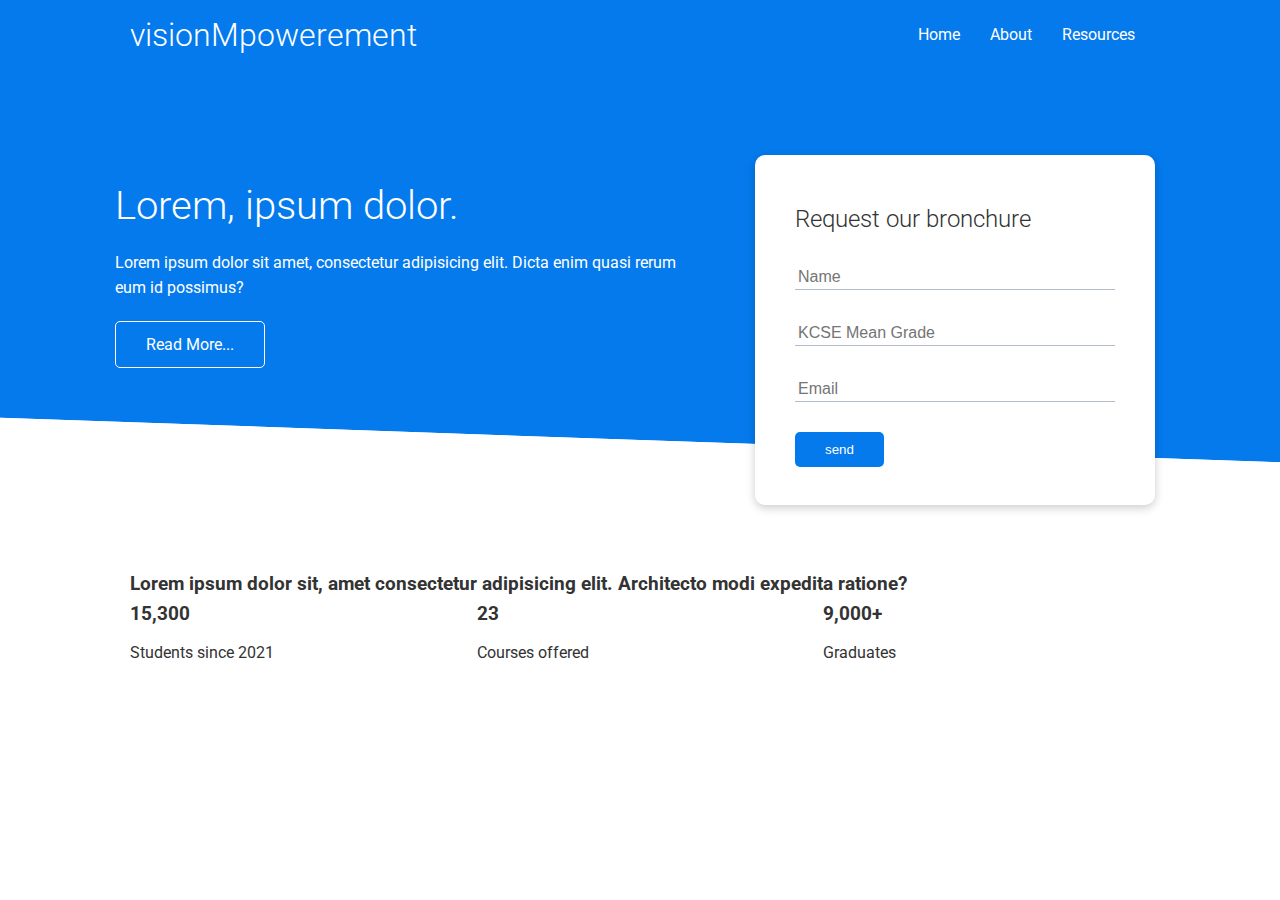
==== index.html @ 40bccc73 "utilities.css created and updated" ====
<!DOCTYPE html>
<html lang="en">
<head>
    <meta charset="UTF-8">
    <meta http-equiv="X-UA-Compatible" content="IE=edge">
    <meta name="viewport" content="width=device-width, initial-scale=1.0">
    <link rel="stylesheet" href="https://cdnjs.cloudflare.com/ajax/libs/font-awesome/6.1.1/css/all.min.css" integrity="sha512-KfkfwYDsLkIlwQp6LFnl8zNdLGxu9YAA1QvwINks4PhcElQSvqcyVLLD9aMhXd13uQjoXtEKNosOWaZqXgel0g==" crossorigin="anonymous" referrerpolicy="no-referrer" />
    <link rel="stylesheet" href="utilities.css">
    <link rel="stylesheet" href="styles.css">
    <title>visionMpowerement</title>
</head>
<body>
    <!-- Nav Bar -->
    <div class="navbar">
        <div class="container flex">
            <h1 class="logo">visionMpowerement</h1>
            <nav>
                <ul>
                    <li><a href="index.html">Home</a></li>
                    <li><a href="about.html">About</a></li>
                    <li><a href="resources.html">Resources</a></li>
                </ul>
            </nav>
        </div>
    </div>

    <!-- Showcase -->
    <section class="showcase">
        <div class="container grid">
            <div class="showcase-text">
                <h1>Lorem, ipsum dolor.</h1>
                <p>Lorem ipsum dolor sit amet, consectetur adipisicing elit. Dicta enim quasi rerum eum id possimus?</p>
                <a href="features.html" class="btn btn-outline">Read More...</a>
            </div>

            <div class="showcase-form card">
                <h2>Request our bronchure</h2>
                <form>
                    <div class="form-control">
                        <input type="text" text="name" placeholder="Name" required>
                    </div>
                    <div class="form-control">
                        <input type="text" text="grade" placeholder="KCSE Mean Grade" required>
                    </div>
                    <div class="form-control">
                        <input type="email" text="email" placeholder="Email" required>
                    </div>
                    <input type="submit" value="send" class="btn btn-primary">
                </form>
            </div>
        </div>
    </section>
    
    <!-- Stats -->
    <section class="stats">
        <div class="container">
            <h3 class="stats-heading text-center my-1">
                Lorem ipsum dolor sit, amet consectetur adipisicing elit. Architecto modi expedita ratione?
            </h3>

            <div class="grid grid-3 text-center my-4">
                <div>
                    <i class="fas fa-school fa-3x"></i>
                    <h3>15,300</h3>
                    <p class="text-secondary">Students since 2021</p>
                </div>
                <div>
                    <i class="fas fa-server fa-3x"></i>
                    <h3>23</h3>
                    <p class="text-secondary">Courses offered</p>
                </div>
                <div>
                    <i class="fas fa-graduation-cap fa-3x"></i>
                    <h3>9,000+</h3>
                    <p class="text-secondary">Graduates</p>
                </div>
            </div>
        </div>
    </section>
</body>
</html>
---- utilities.css ----
.container {
    max-width: 1100px;
    margin: 0 auto;
    overflow: auto;
    padding: 0 40px;
}

.card {
    background-color: #fff;
    color: #333;
    border-radius: 10px;
    box-shadow: 0 3px 10px rgba(0, 0, 0, 0.2);
    padding: 20px;
    margin: 10px;
}

.btn {
    display: inline-block;
    padding: 10px 30px;
    cursor: pointer;
    background: var(--primary-color);
    color: #fff;
    border: none;
    border-radius: 5px;
}

.btn-outline {
    background-color: transparent;
    border: 1px #fff solid;
}

.btn:hover {
    transform: scale(.98);
}

.flex {
    display: flex;
    justify-content: center;
    align-items: center;
    height: 100%;
}

.grid {
    display: grid;
    grid-template-columns: 1fr 1fr;
    gap: 20px;
    justify-content: center;
    align-items: center;
    height: 100%;
}

.grid-3 {
    grid-template-columns: repeat(3, 1fr);
}
---- styles.css ----
@import url('https://fonts.googleapis.com/css2?family=Roboto&display=swap');

:root {
    --primary-color: #047aed;
}

* {
    box-sizing: border-box;
    padding: 0;
    margin: 0;
}

body {
    font-family: 'Roboto', 'sans-serif';
    color: #333;
    line-height: 1.6;
}

ul {
    list-style-type: none;
}

li {
    list-style-type: none;
    color: #333;
}

h1, h2 {
    font-weight: 300;
    line-height: 1.2;
    margin: 10px 0;
}

p {
    margin: 10px 0;
}

a {
    text-decoration: none;
}

img {
    width: 100%;
}

/* NavBar */
.navbar {
    background-color: var(--primary-color);
    color: #fff;
    height: 70px;
}

.navbar ul {
    display: flex;
}

.navbar a {
    color: #fff;
    padding: 10px;
    margin: 0 5px;
}

.navbar a:hover {
  border-bottom: 2px solid #fff;
}

.navbar .flex {
    justify-content: space-between;
}

/* Showcase */
.showcase {
    height: 400px;
    background-color: var(--primary-color);
    color: #fff;
    position: relative;
}

.showcase h1 {
    font-size: 40px;
}

.showcase p {
    margin: 20px 0;
}

.showcase .grid {
    grid-template-columns: 55% 45%;
    gap: 30px;
    overflow: visible;
}

.showcase-form {
    position: relative;
    top: 60px;
    height: 350px;
    width: 400px;
    padding: 40px;
    z-index: 100;
    justify-self: flex-end;
}

.showcase-form .form-control {
    margin: 30px 0;
}

.showcase-form input[type='text'],
.showcase-form input[type='email'] {
    border: 0;
    border-bottom: 1px solid #b4becb;
    width: 100%;
    padding: 3px;
    font-size: 16px;
}

.showcase-form input:focus {
    outline: none;
}

.showcase::before,
.showcase::after {
    content: '';
    position: absolute;
    height: 100px;
    bottom: -70px;
    right: 0;
    left: 0;
    background-color: #fff;
    transform: skewY(2deg);
}

/* Stats */
.stats {
    padding-top: 100px;
}
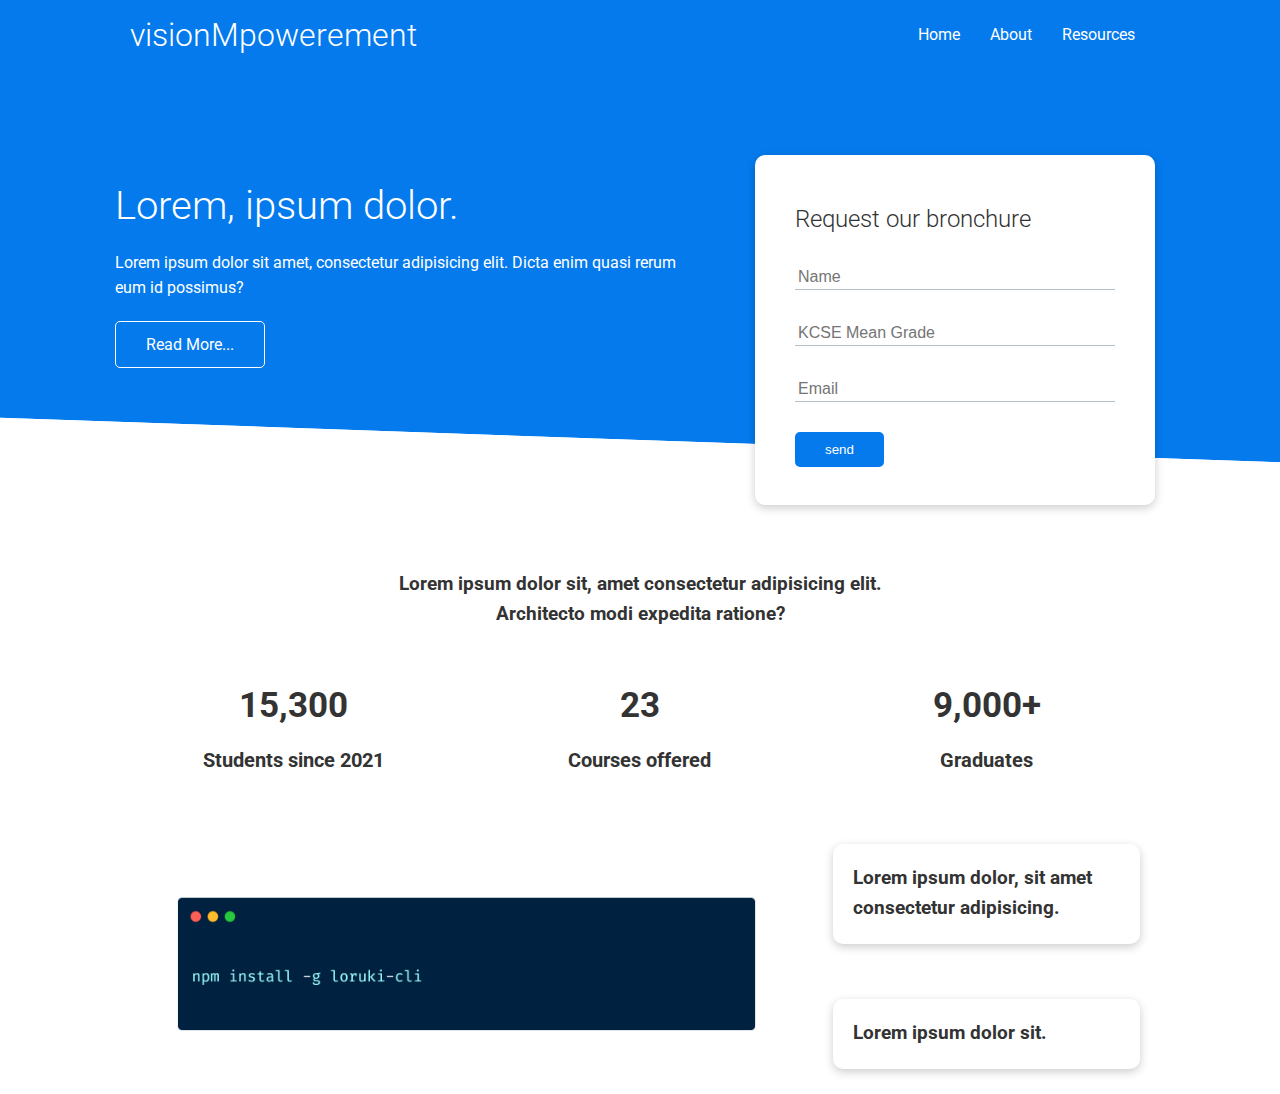
==== commit 15b6aec4: "cli section created and styled" ====
--- a/index.html
+++ b/index.html
@@ -77,5 +77,18 @@
             </div>
         </div>
     </section>
+
+    <!-- CLI -->
+    <section class="cli">
+        <div class="container grid">
+            <img src="images/cli.png" alt="">
+            <div class="card">
+                <h3>Lorem ipsum dolor, sit amet consectetur adipisicing.</h3>
+            </div>
+            <div class="card">
+                <h3>Lorem ipsum dolor sit.</h3>
+            </div>
+        </div>
+    </section>
 </body>
 </html>--- a/utilities.css
+++ b/utilities.css
@@ -33,6 +33,10 @@
     transform: scale(.98);
 }
 
+.text-center {
+    text-align: center;
+}
+
 .flex {
     display: flex;
     justify-content: center;
@@ -51,4 +55,86 @@
 
 .grid-3 {
     grid-template-columns: repeat(3, 1fr);
+}
+
+/* Margin */
+.my-1 {
+    margin: 1rem 0;
+}
+
+.my-2 {
+    margin: 1.5rem 0;
+}
+
+.my-3 {
+    margin: 2rem 0;
+}
+
+.my-4 {
+    margin: 3rem 0;
+}
+
+.my-5 {
+    margin: 4rem 0;
+}
+        /* margin all around */
+.m-1 {
+    margin: 1rem;
+}
+
+.m-2 {
+    margin: 1.5rem;
+}
+
+.m-3 {
+    margin: 2rem;
+}
+
+.m-4 {
+    margin: 3rem;
+}
+
+.m-5 {
+    margin: 4rem;
+}
+
+/* Padding */
+.py-1 {
+    padding: 1rem 0;
+}
+
+.py-2 {
+    padding: 1.5rem 0;
+}
+
+.py-3 {
+    padding: 2rem 0;
+}
+
+.py-4 {
+    padding: 3rem 0;
+}
+
+.py-5 {
+    padding: 4rem 0;
+}
+        /* padding all around */
+.p-1 {
+    padding: 1rem;
+}
+
+.p-2 {
+    padding: 1.5rem;
+}
+
+.p-3 {
+    padding: 2rem;
+}
+
+.p-4 {
+    padding: 3rem;
+}
+
+.p-5 {
+    padding: 4rem;
 }--- a/styles.css
+++ b/styles.css
@@ -132,4 +132,29 @@
 /* Stats */
 .stats {
     padding-top: 100px;
+}
+
+.stats-heading {
+    max-width: 500px;
+    margin: auto;
+}
+
+.stats .grid h3 {
+    font-size: 35px;
+}
+
+.stats .grid p {
+    font-size: 20px;
+    font-weight: bold;
+}
+
+/* CLI */
+.cli .grid {
+    grid-template-columns: repeat(3, 1fr);
+    grid-template-rows: repeat(2, 1fr);
+}
+
+.cli .grid > *:first-child {
+    grid-column: 1 /span 2;
+    grid-row: 1 / span 2;
 }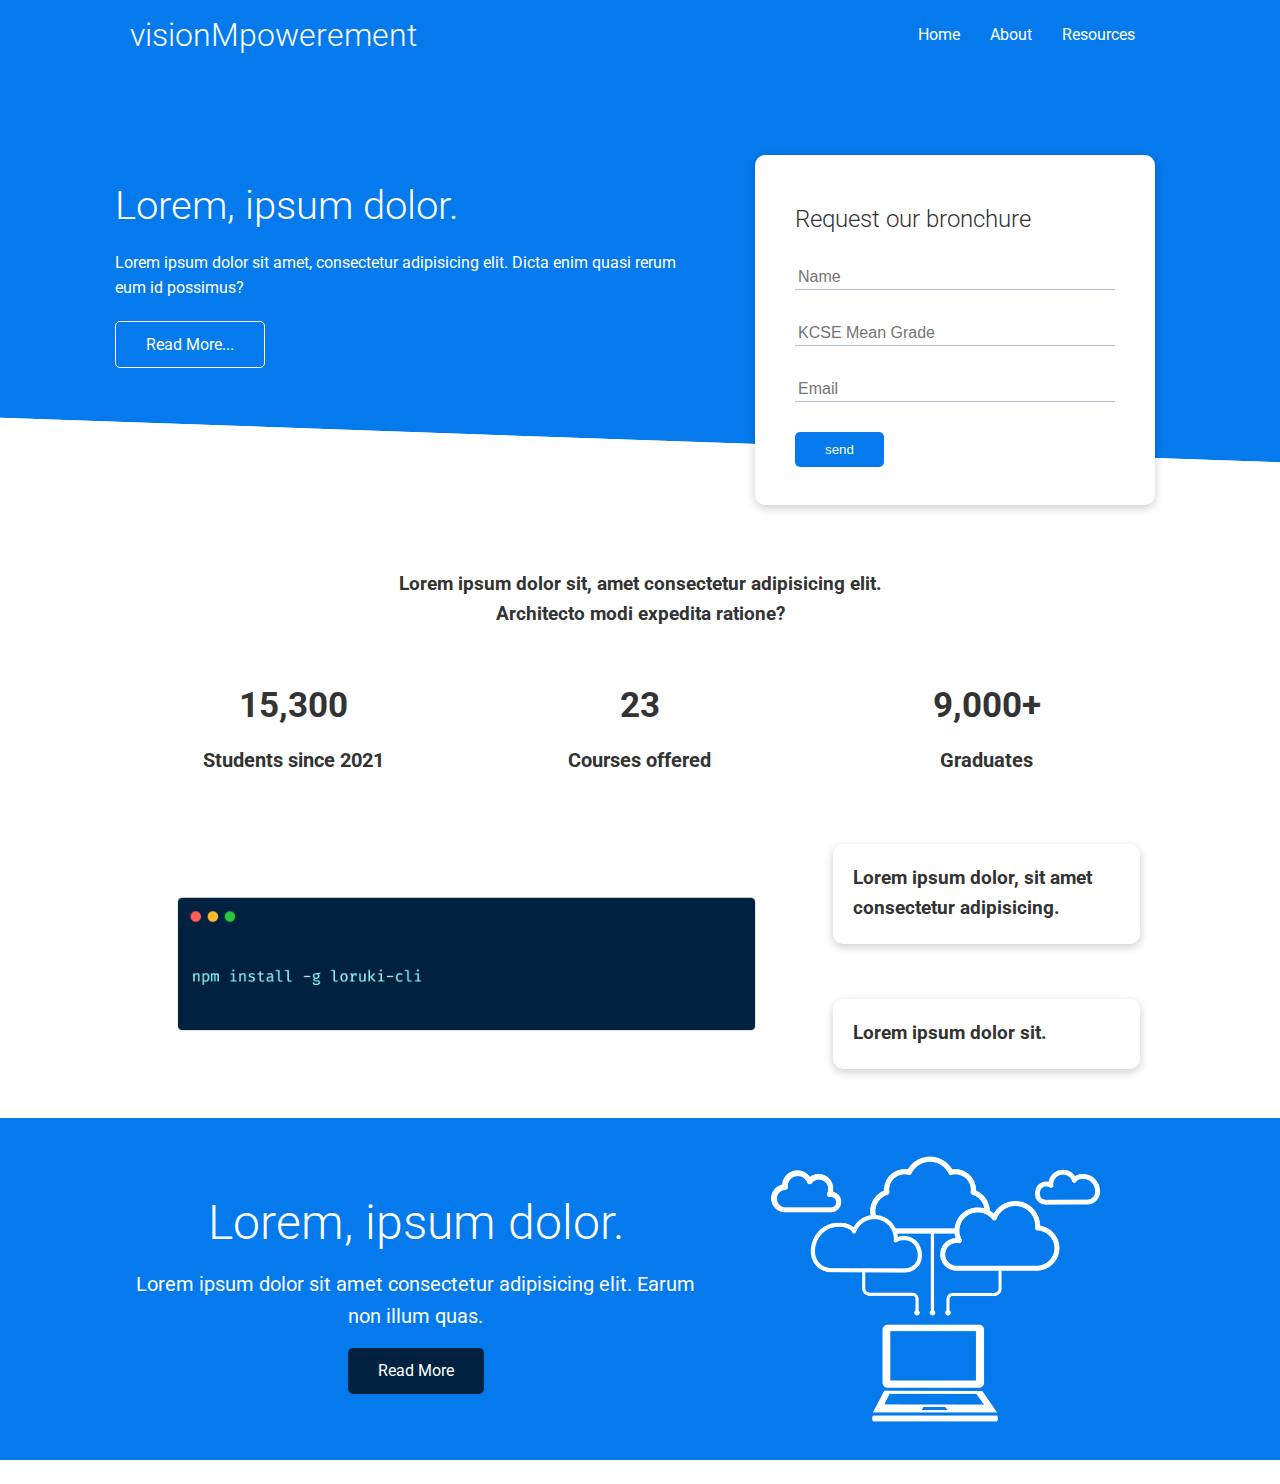
==== commit a5cf28d0: "cloud section and styling" ====
--- a/index.html
+++ b/index.html
@@ -90,5 +90,17 @@
             </div>
         </div>
     </section>
+
+    <!-- Cloud -->
+    <section class="cloud bg-primary my-2 py-2">
+        <div class="container grid">
+            <div class="text-center">
+                <h2 class="lg">Lorem, ipsum dolor.</h2>
+                <p class="lead my-1">Lorem ipsum dolor sit amet consectetur adipisicing elit. Earum non illum quas.</p>
+                <a href="features.html" class="btn btn-dark">Read More</a>
+            </div>
+            <img src="images/cloud.png" alt="">
+        </div>
+    </section>
 </body>
 </html>--- a/utilities.css
+++ b/utilities.css
@@ -32,6 +32,53 @@
 .btn:hover {
     transform: scale(.98);
 }
+
+/* Backgrounds & colored buttons */
+.bg-primary,
+.btn-primary {
+    background-color: var(--primary-color);
+    color: #fff;
+}
+
+.bg-secondary,
+.btn-secondary {
+    background-color: var(--secondary-color);
+    color: #fff;
+}
+
+.bg-dark,
+.btn-dark {
+    background-color: var(--dark-color);
+    color: #fff;
+}
+
+.bg-light,
+.btn-light {
+    background-color: var(--light-color);
+    color: #fff;
+}
+
+/* Text sizes */
+.lead {
+    font-size:  20px;
+}
+
+.sm {
+    font-size: 1rem;
+}
+
+.md {
+    font-size: 2rem;
+}
+
+.lg {
+    font-size: 3rem;
+}
+
+.xl {
+    font-size: 4rem;
+}
+
 
 .text-center {
     text-align: center;
--- a/styles.css
+++ b/styles.css
@@ -2,6 +2,9 @@
 
 :root {
     --primary-color: #047aed;
+    --secondary-color: #1c3fa8;
+    --dark-color: #002240;
+    --light-color: #f4f4f4;
 }
 
 * {
@@ -157,4 +160,9 @@
 .cli .grid > *:first-child {
     grid-column: 1 /span 2;
     grid-row: 1 / span 2;
+}
+
+/* cloud */
+.cloud .grid {
+    grid-template-columns: 4fr 3fr;
 }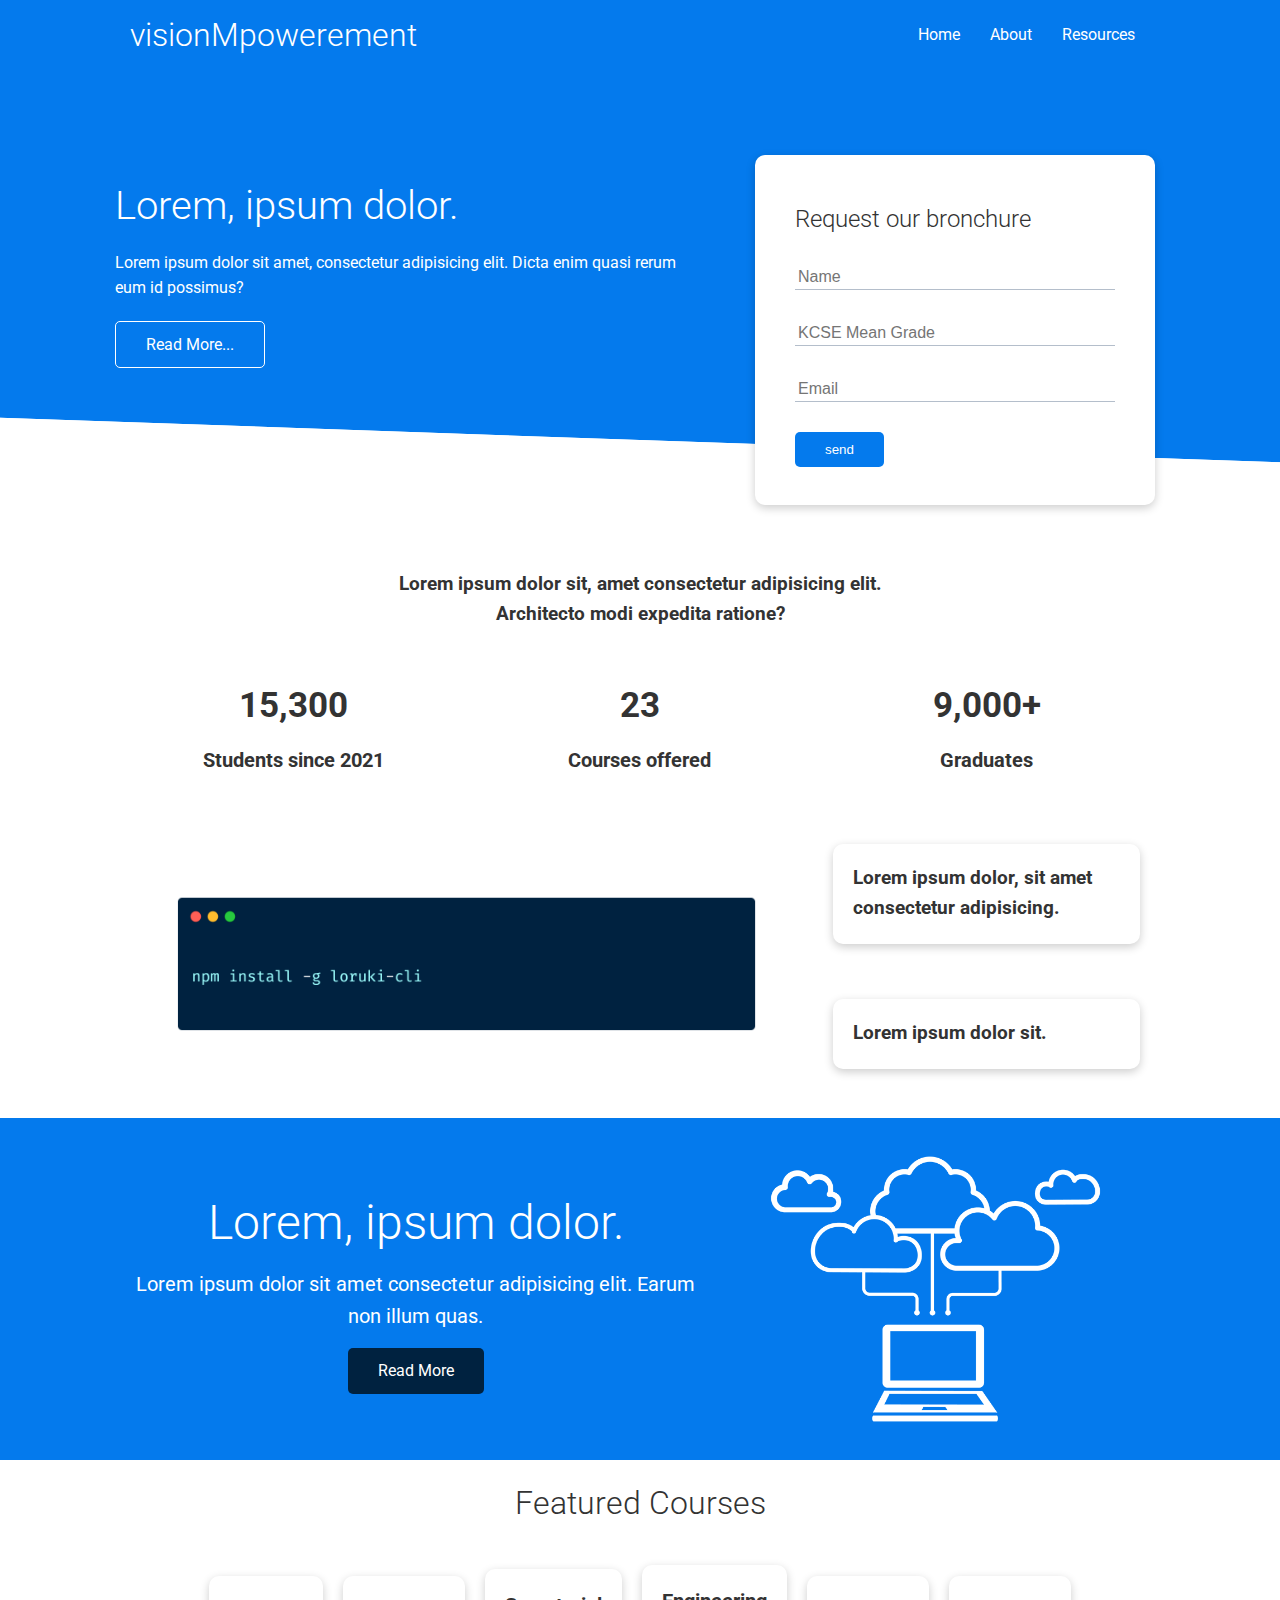
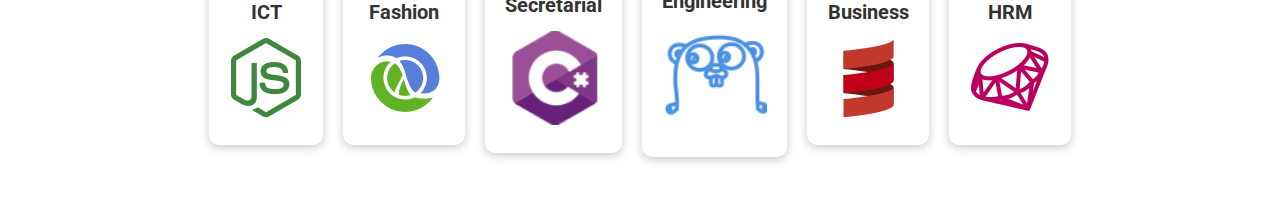
==== commit 785a5cad: "Courses section and styled" ====
--- a/index.html
+++ b/index.html
@@ -102,5 +102,38 @@
             <img src="images/cloud.png" alt="">
         </div>
     </section>
+
+    <!-- Featured Courses -->
+    <section class="courses">
+        <h2 class="md text-center my-2">
+            Featured Courses
+        </h2>
+        <div class="container flex">
+            <div class="card">
+                <h4>ICT</h4>
+                <img src="images/logos/node.png" alt="">
+            </div>
+            <div class="card">
+                <h4>Fashion</h4>
+                <img src="images/logos/clojure.png" alt="">
+            </div>
+            <div class="card">
+                <h4>Secretarial</h4>
+                <img src="images/logos/csharp.png" alt="">
+            </div>
+            <div class="card">
+                <h4>Engineering</h4>
+                <img src="images/logos/go.png" alt="">
+            </div>
+            <div class="card">
+                <h4>Business</h4>
+                <img src="images/logos/scala.png" alt="">
+            </div>
+            <div class="card">
+                <h4>HRM</h4>
+                <img src="images/logos/ruby.png" alt="">
+            </div>
+        </div>
+    </section>
 </body>
 </html>--- a/styles.css
+++ b/styles.css
@@ -165,4 +165,24 @@
 /* cloud */
 .cloud .grid {
     grid-template-columns: 4fr 3fr;
+}
+
+/* Courses */
+.courses .flex {
+    flex-wrap: wrap
+}
+
+.courses .card {
+    text-align: center;
+    margin: 18px 10px 40px;
+    transition: transform 0.2s ease-in;
+}
+
+.courses .card h4 {
+    font-size: 20px;
+    margin-bottom: 10px;
+}
+
+.courses .card:hover {
+    transform: translateY(-15px);
 }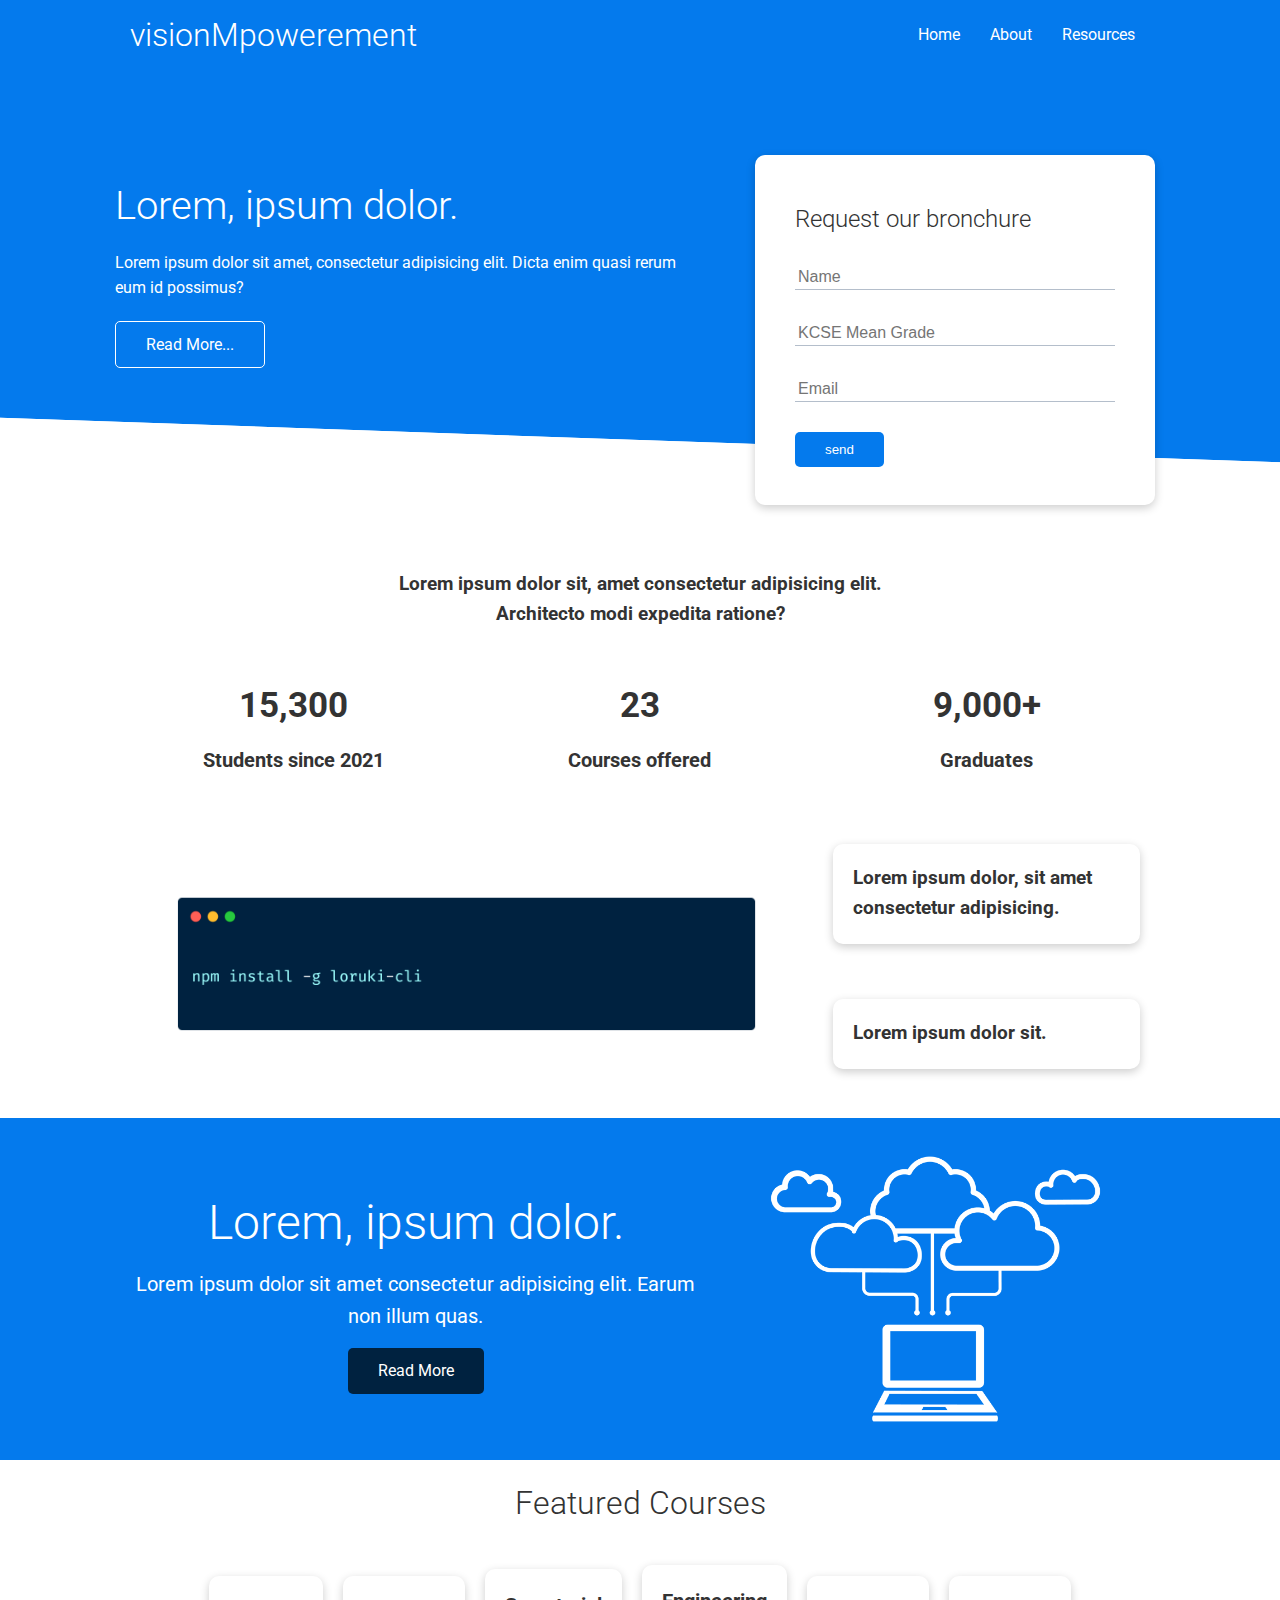
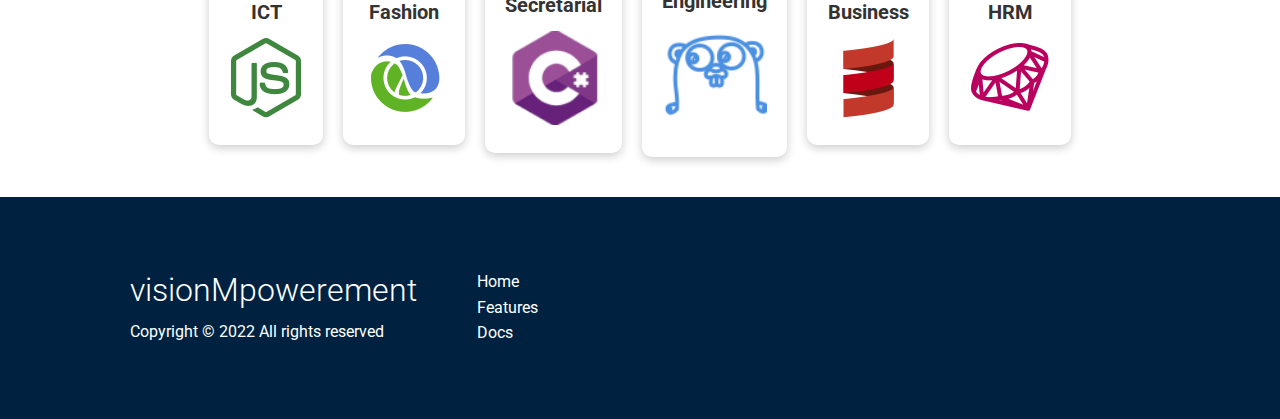
==== commit 149bdc75: "Styled Footer" ====
--- a/index.html
+++ b/index.html
@@ -135,5 +135,27 @@
             </div>
         </div>
     </section>
+
+    <!-- Footer -->
+    <footer class="footer bg-dark py-5">
+        <div class="container grid grid-3">
+            <div>
+                <h1>visionMpowerement</h1>
+                <p> Copyright &copy; 2022  <span>All rights reserved</span></p>
+            </div>
+            <nav>
+                <ul>
+                    <li><a href="index.html">Home</a></li>
+                    <li><a href="features.html">Features</a></li>
+                    <li><a href="docs.html">Docs</a></li>
+                </ul>
+            </nav>
+            <div class="social">
+                <a href="#"><i class="fab fa-github fa-2x"></i></a>
+                <a href="#"><i class="fab fa-facebook fa-2x"></i></a>
+                <a href="#"><i class="fab fa-instagram fa-2x"></i></a>
+            </div>
+        </div>
+    </footer>
 </body>
 </html>--- a/utilities.css
+++ b/utilities.css
@@ -49,6 +49,15 @@
 .bg-dark,
 .btn-dark {
     background-color: var(--dark-color);
+    color: #fff;
+}
+
+.bg-primary a,
+.btn-primary a,
+.bg-secondary a,
+.btn-secondary a,
+.bg-dark a,
+.btn-dark a {
     color: #fff;
 }
 
--- a/styles.css
+++ b/styles.css
@@ -185,4 +185,13 @@
 
 .courses .card:hover {
     transform: translateY(-15px);
+}
+
+/* Footer */
+.footer .social a {
+    margin: 0 10px;
+}
+
+.social a i:hover {
+    transform: scale(1.2);
 }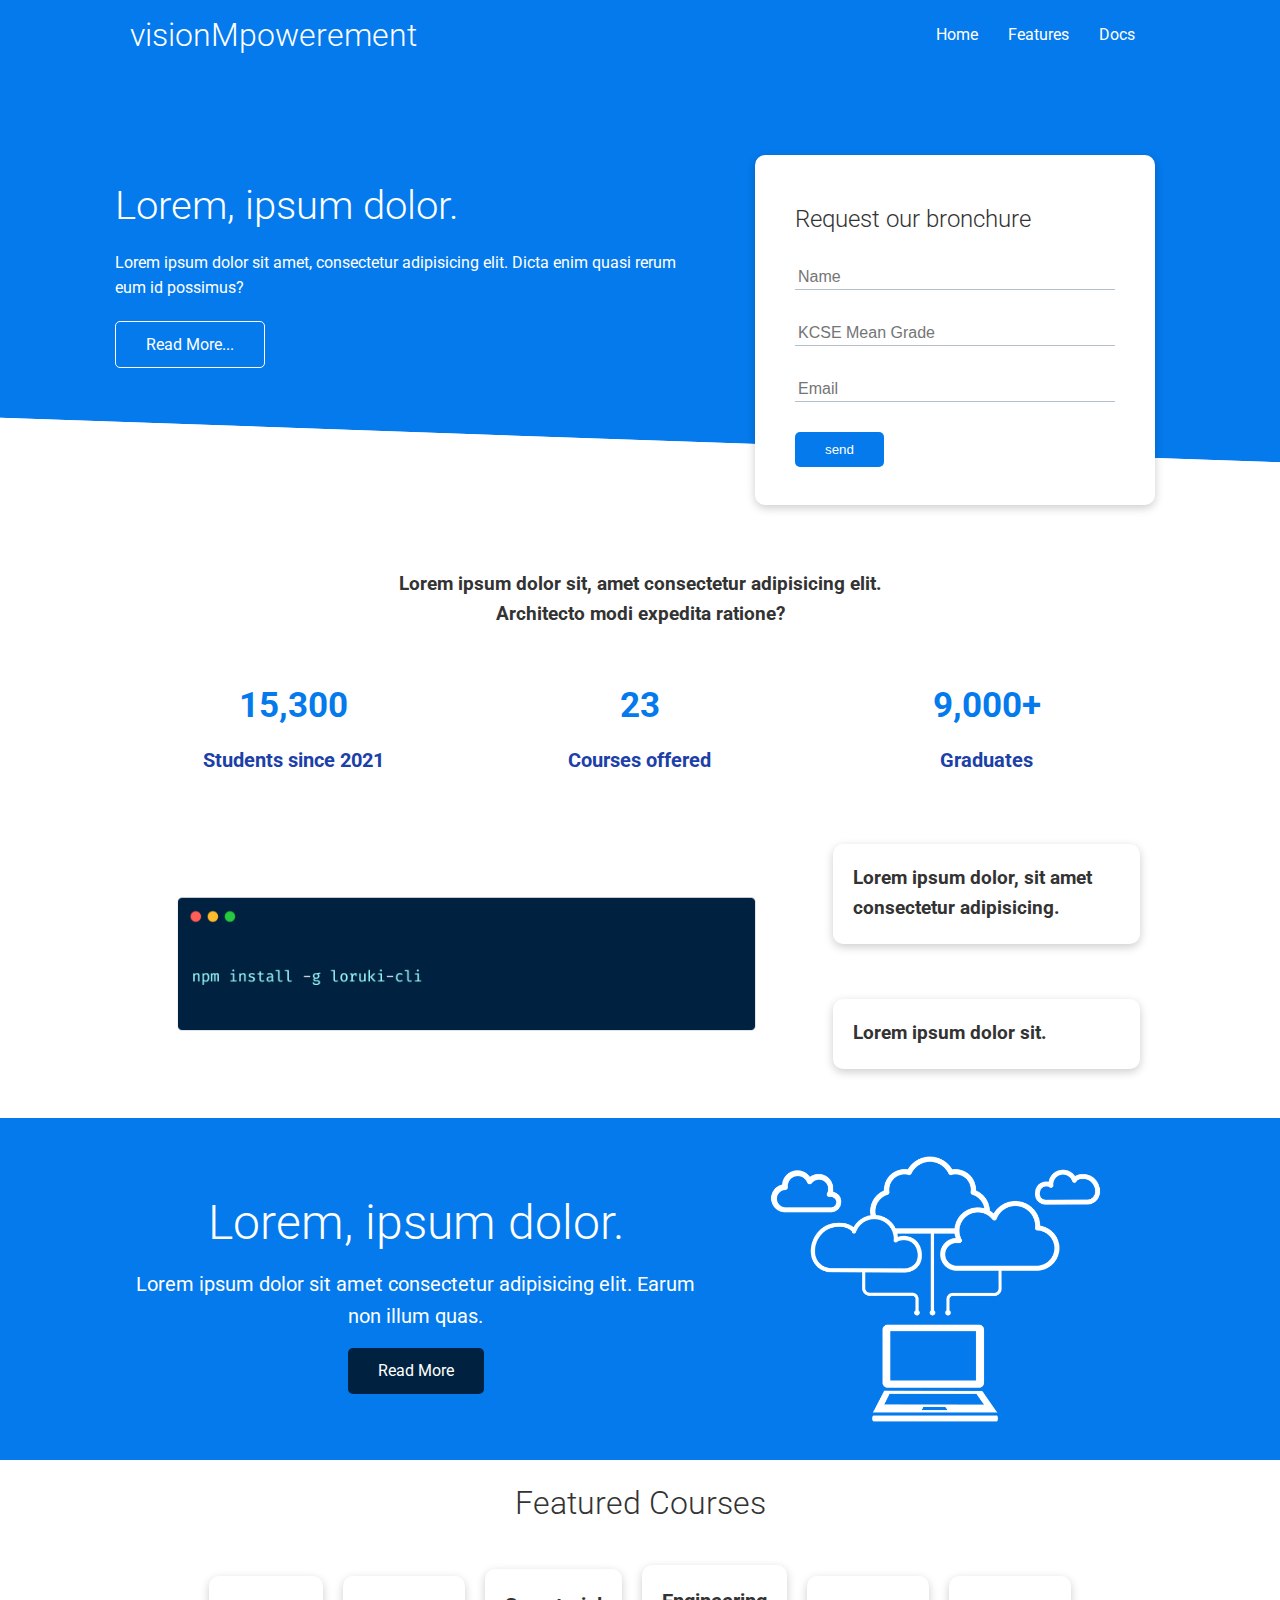
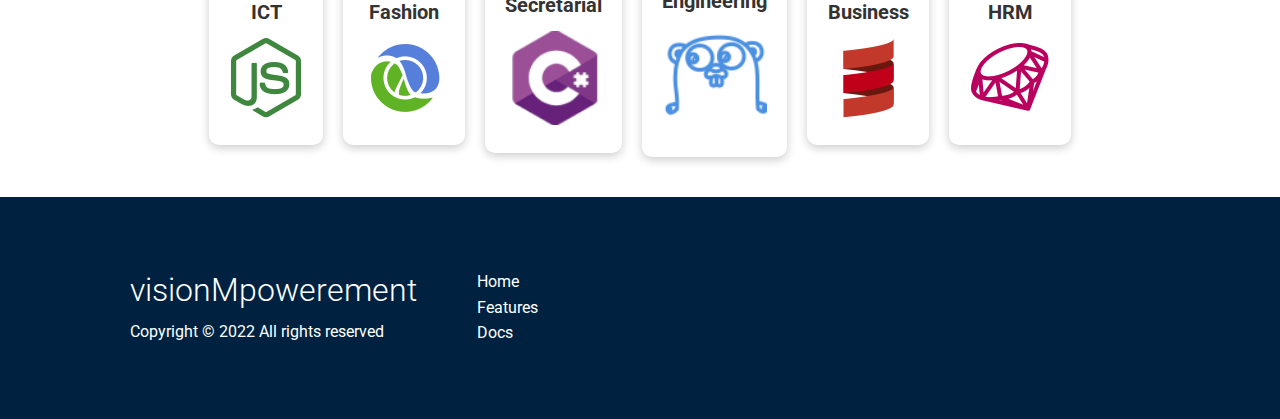
==== commit bbcb0340: "form setup and hidden input" ====
--- a/index.html
+++ b/index.html
@@ -17,8 +17,8 @@
             <nav>
                 <ul>
                     <li><a href="index.html">Home</a></li>
-                    <li><a href="about.html">About</a></li>
-                    <li><a href="resources.html">Resources</a></li>
+                    <li><a href="features.html">Features</a></li>
+                    <li><a href="docs.html">Docs</a></li>
                 </ul>
             </nav>
         </div>
@@ -35,7 +35,8 @@
 
             <div class="showcase-form card">
                 <h2>Request our bronchure</h2>
-                <form>
+                <form name="contact" method="POST" data-netlify="true">
+                    <input type="hidden" name="form-name" value="contact">
                     <div class="form-control">
                         <input type="text" text="name" placeholder="Name" required>
                     </div>
@@ -61,17 +62,17 @@
             <div class="grid grid-3 text-center my-4">
                 <div>
                     <i class="fas fa-school fa-3x"></i>
-                    <h3>15,300</h3>
+                    <h3 class="text-primary">15,300</h3>
                     <p class="text-secondary">Students since 2021</p>
                 </div>
                 <div>
                     <i class="fas fa-server fa-3x"></i>
-                    <h3>23</h3>
+                    <h3 class="text-primary">23</h3>
                     <p class="text-secondary">Courses offered</p>
                 </div>
                 <div>
                     <i class="fas fa-graduation-cap fa-3x"></i>
-                    <h3>9,000+</h3>
+                    <h3 class="text-primary">9,000+</h3>
                     <p class="text-secondary">Graduates</p>
                 </div>
             </div>
--- a/utilities.css
+++ b/utilities.css
@@ -52,6 +52,12 @@
     color: #fff;
 }
 
+.bg-light,
+.btn-light {
+    background-color: var(--light-color);
+    color: #333;
+}
+
 .bg-primary a,
 .btn-primary a,
 .bg-secondary a,
@@ -61,10 +67,22 @@
     color: #fff;
 }
 
-.bg-light,
-.btn-light {
-    background-color: var(--light-color);
-    color: #fff;
+/* Text Colors */
+
+.text-primary {
+    color: var(--primary-color);
+}
+
+.text-secondary {
+    color: var(--secondary-color);
+}
+
+.text-dark {
+    color: var(--dark-color);
+}
+
+.text-light {
+    color: var(--light-color);
 }
 
 /* Text sizes */
@@ -88,9 +106,34 @@
     font-size: 4rem;
 }
 
+li > a {
+    color: #333;
+}
 
 .text-center {
     text-align: center;
+}
+
+/* Alert */
+.alert {
+    background-color: var(--light-color);
+    padding: 10px 20px;
+    font-weight: bold;
+    margin: 15px 0;
+}
+
+.alert i {
+    margin-right: 10px;
+}
+
+.alert-success {
+    background-color: var(--success-color);
+    color: #fff; 
+}
+
+.alert-error {
+    background-color: var(--danger-color);
+    color: #fff;
 }
 
 .flex {
@@ -109,6 +152,10 @@
     height: 100%;
 }
 
+.grid-2 {
+    grid-template-columns: repeat(2, 1fr);
+}
+
 .grid-3 {
     grid-template-columns: repeat(3, 1fr);
 }
--- a/styles.css
+++ b/styles.css
@@ -5,6 +5,8 @@
     --secondary-color: #1c3fa8;
     --dark-color: #002240;
     --light-color: #f4f4f4;
+    --success-color: #5cb85c;
+    --danger-color: #d9534f;
 }
 
 * {
@@ -45,6 +47,12 @@
 img {
     width: 100%;
 }
+
+/* code {
+    background: #333;
+    color: #fff;
+    padding: 10px;
+} */
 
 /* NavBar */
 .navbar {
@@ -91,6 +99,10 @@
     grid-template-columns: 55% 45%;
     gap: 30px;
     overflow: visible;
+}
+
+.showcase-text {
+    animation: slideInFromLeft 1s ease-in;
 }
 
 .showcase-form {
@@ -101,6 +113,7 @@
     padding: 40px;
     z-index: 100;
     justify-self: flex-end;
+    animation: slideInFromRight 1s ease-in;
 }
 
 .showcase-form .form-control {
@@ -135,6 +148,7 @@
 /* Stats */
 .stats {
     padding-top: 100px;
+    animation: slideInFromBottom 1s ease-in;
 }
 
 .stats-heading {
@@ -187,6 +201,59 @@
     transform: translateY(-15px);
 }
 
+/* Features */
+.features-head img,
+.docs-head img {
+    width: 200px;
+    justify-self: flex-end;
+}
+
+.features-sub-head img {
+    width: 300px;
+    justify-self: flex-end;
+}
+
+.features-main .card > i {
+    margin-right: 20px;
+}
+
+.features-main .grid {
+    padding: 30px;
+}
+
+.features-main .grid > *:first-child {
+    grid-column: 1 / span 3;
+}
+
+.features-main .grid > *:nth-child(2) {
+    grid-column: 1 / span 2;
+}
+
+/* Docs */
+.docs-main h3 {
+    margin: 20px 0;
+}
+
+.docs-main .grid {
+    grid-template-columns: 1fr 2fr;
+    align-items: flex-start;
+}
+
+.docs-main nav li {
+    font-size: 17px;
+    padding-bottom: 5px;
+    margin-bottom: 5px;
+    border-bottom: 1px solid #ccc;
+}
+
+.docs-main a:hover {
+    font-weight: bold;
+}
+
+.requirements .grid {
+    grid-template-columns: 1fr 1.2fr;
+}
+
 /* Footer */
 .footer .social a {
     margin: 0 10px;
@@ -194,4 +261,115 @@
 
 .social a i:hover {
     transform: scale(1.2);
+}
+
+/* Animations */
+@keyframes slideInFromLeft {
+    0% {
+        transform: translateX(-100%);
+    }
+
+    100% {
+        transform: translateX(0);
+    }
+}
+
+@keyframes slideInFromRight {
+    0% {
+        transform: translateX(100%);
+    }
+
+    100% {
+        transform: translateX(0);
+    }
+}
+
+@keyframes slideInFromTop {
+    0% {
+        transform: translateY(-100%);
+    }
+
+    100% {
+        transform: translateX(0);
+    }
+}
+
+@keyframes slideInFromBottom {
+    0% {
+        transform: translateY(100%);
+    }
+
+    100% {
+        transform: translateX(0);
+    }
+}
+
+/* Media Queries */
+/* Tablets and Under */
+@media(max-width: 768px) {
+    .grid,
+    .showcase .grid,
+    .stats .grid,
+    .cli .grid,
+    .cloud .grid,
+    .features-main .grid,
+    .docs-main .grid {
+        grid-template-columns: 1fr;
+        grid-template-rows: 1fr;
+    }
+
+    .showcase {
+        height: auto;
+    }
+
+    .showcase-text {
+        text-align: center;
+        margin-top: 40px;
+        animation: slideInFromTop 1s ease-in;
+    }
+
+    .showcase-form {
+        justify-self: center;
+        margin: auto;
+        animation: slideInFromBottom 1s ease-in;
+    }
+
+    .cli .grid > *:first-child {
+        grid-column: 1;
+        grid-row: 1;
+    }
+
+    .features-head,
+    .features-sub-head,
+    .docs-head {
+        text-align: center;
+    }
+
+    .features-head img,
+    .features-sub-head img,
+    .docs-head img {
+        justify-self: center;
+    }
+
+    .features-main .grid > *:first-child,
+    .features-main .grid > *:nth-child(2) {
+        grid-column: 1;
+    }
+}
+
+
+/* Mobile */
+@media(max-width: 500px) {
+    .navbar {
+        height: 110px;
+    }
+
+    .navbar .flex {
+        flex-direction: column;
+    }
+
+    .navbar ul {
+        padding: 10px;
+        background-color: rgba(0, 0, 0, 0.1);
+    }
 }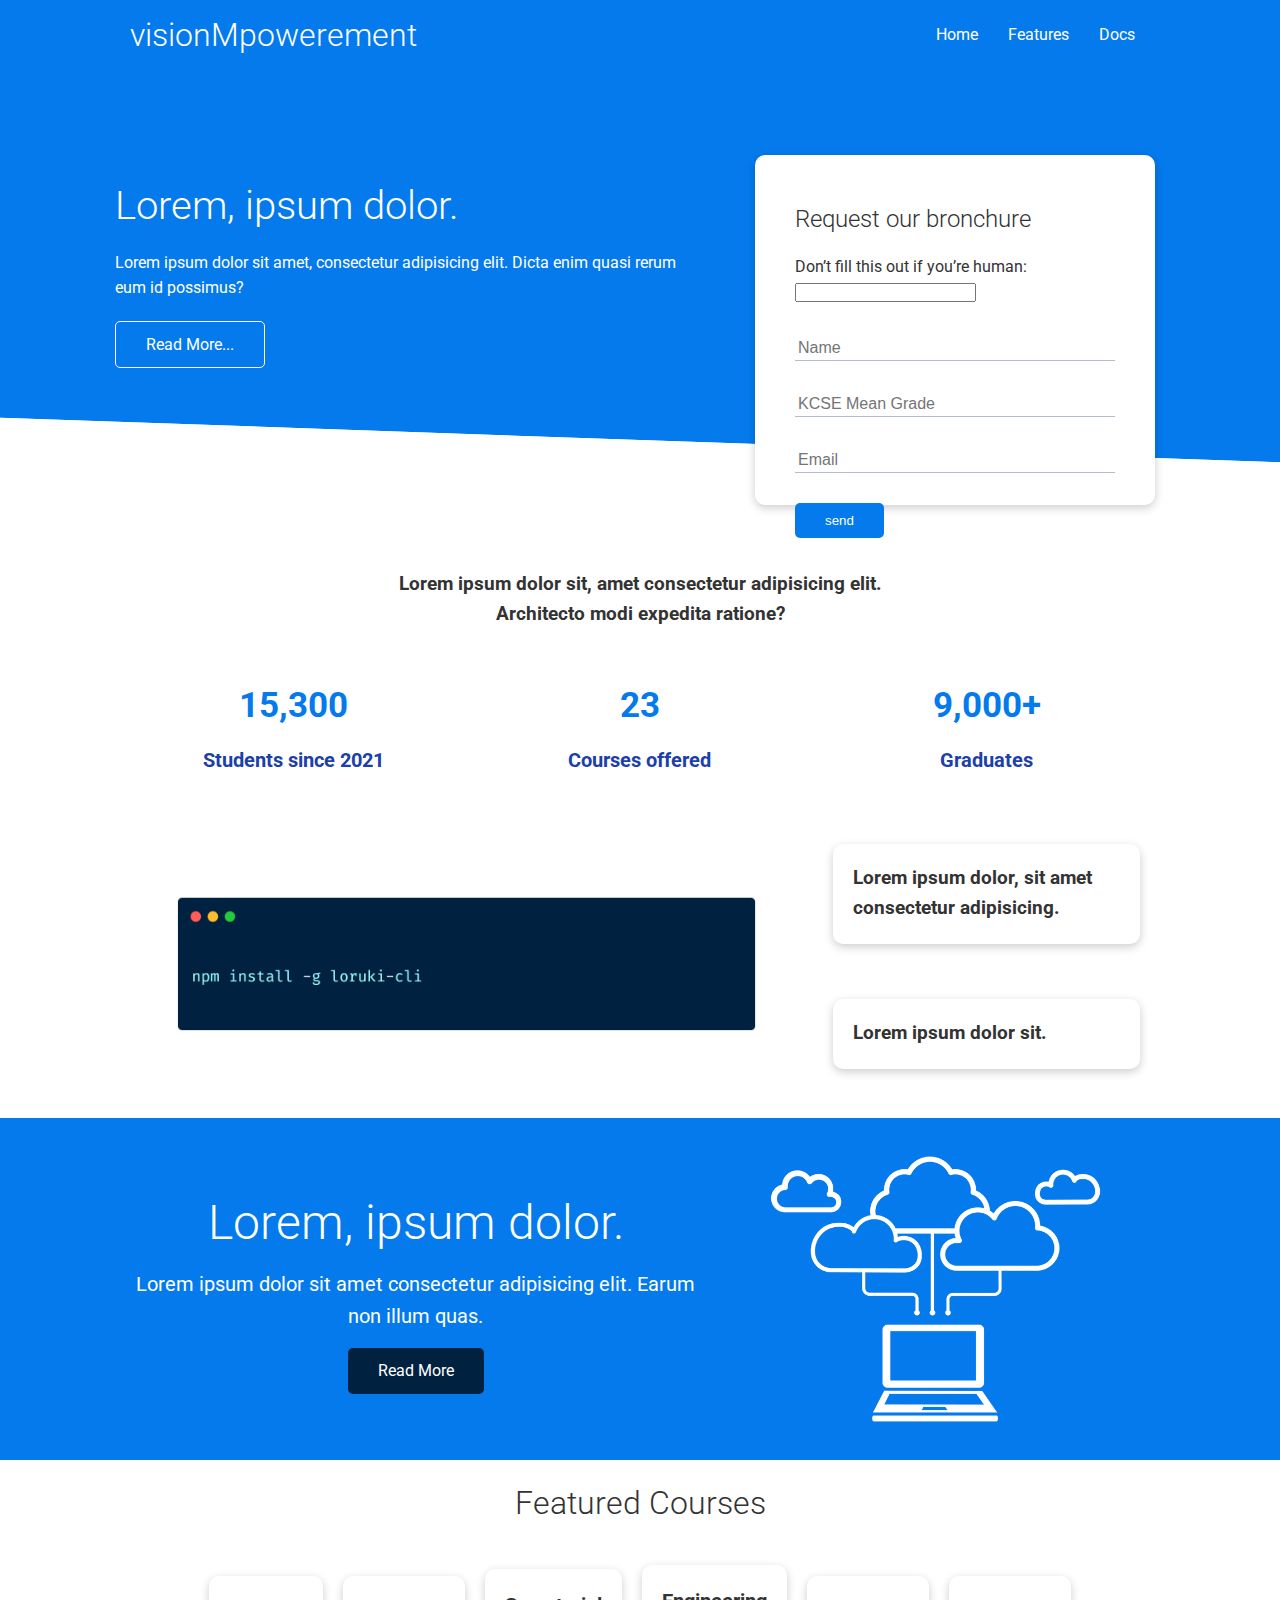
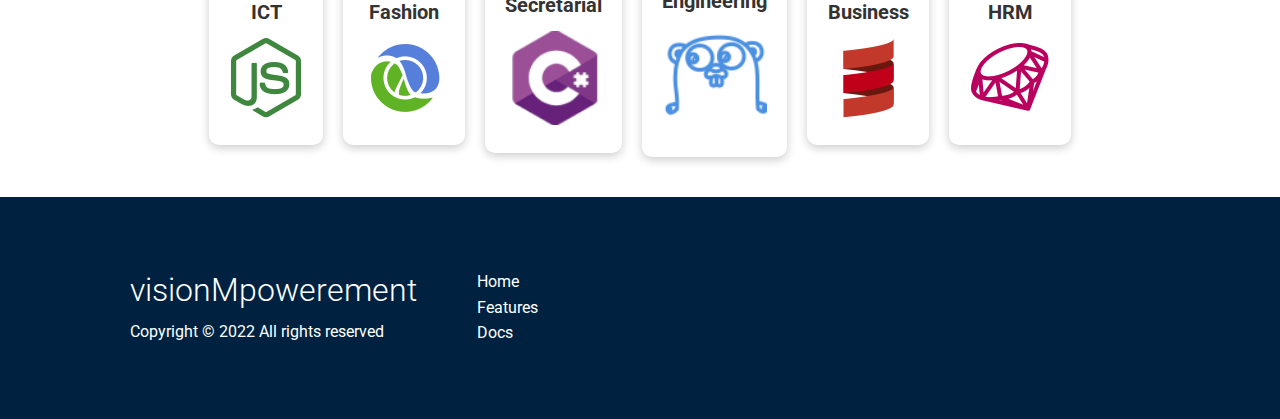
==== commit d4b0909d: "spam filter added, @netlify-honeypot" ====
--- a/index.html
+++ b/index.html
@@ -35,8 +35,13 @@
 
             <div class="showcase-form card">
                 <h2>Request our bronchure</h2>
-                <form name="contact" method="POST" data-netlify="true">
+                <form name="contact" method="POST" netlify-honeypot="bot-field" data-netlify="true">
                     <input type="hidden" name="form-name" value="contact">
+                    <p class="hidden">
+                        <label>
+                          Don’t fill this out if you’re human: <input name="bot-field" />
+                        </label>
+                      </p>
                     <div class="form-control">
                         <input type="text" text="name" placeholder="Name" required>
                     </div>
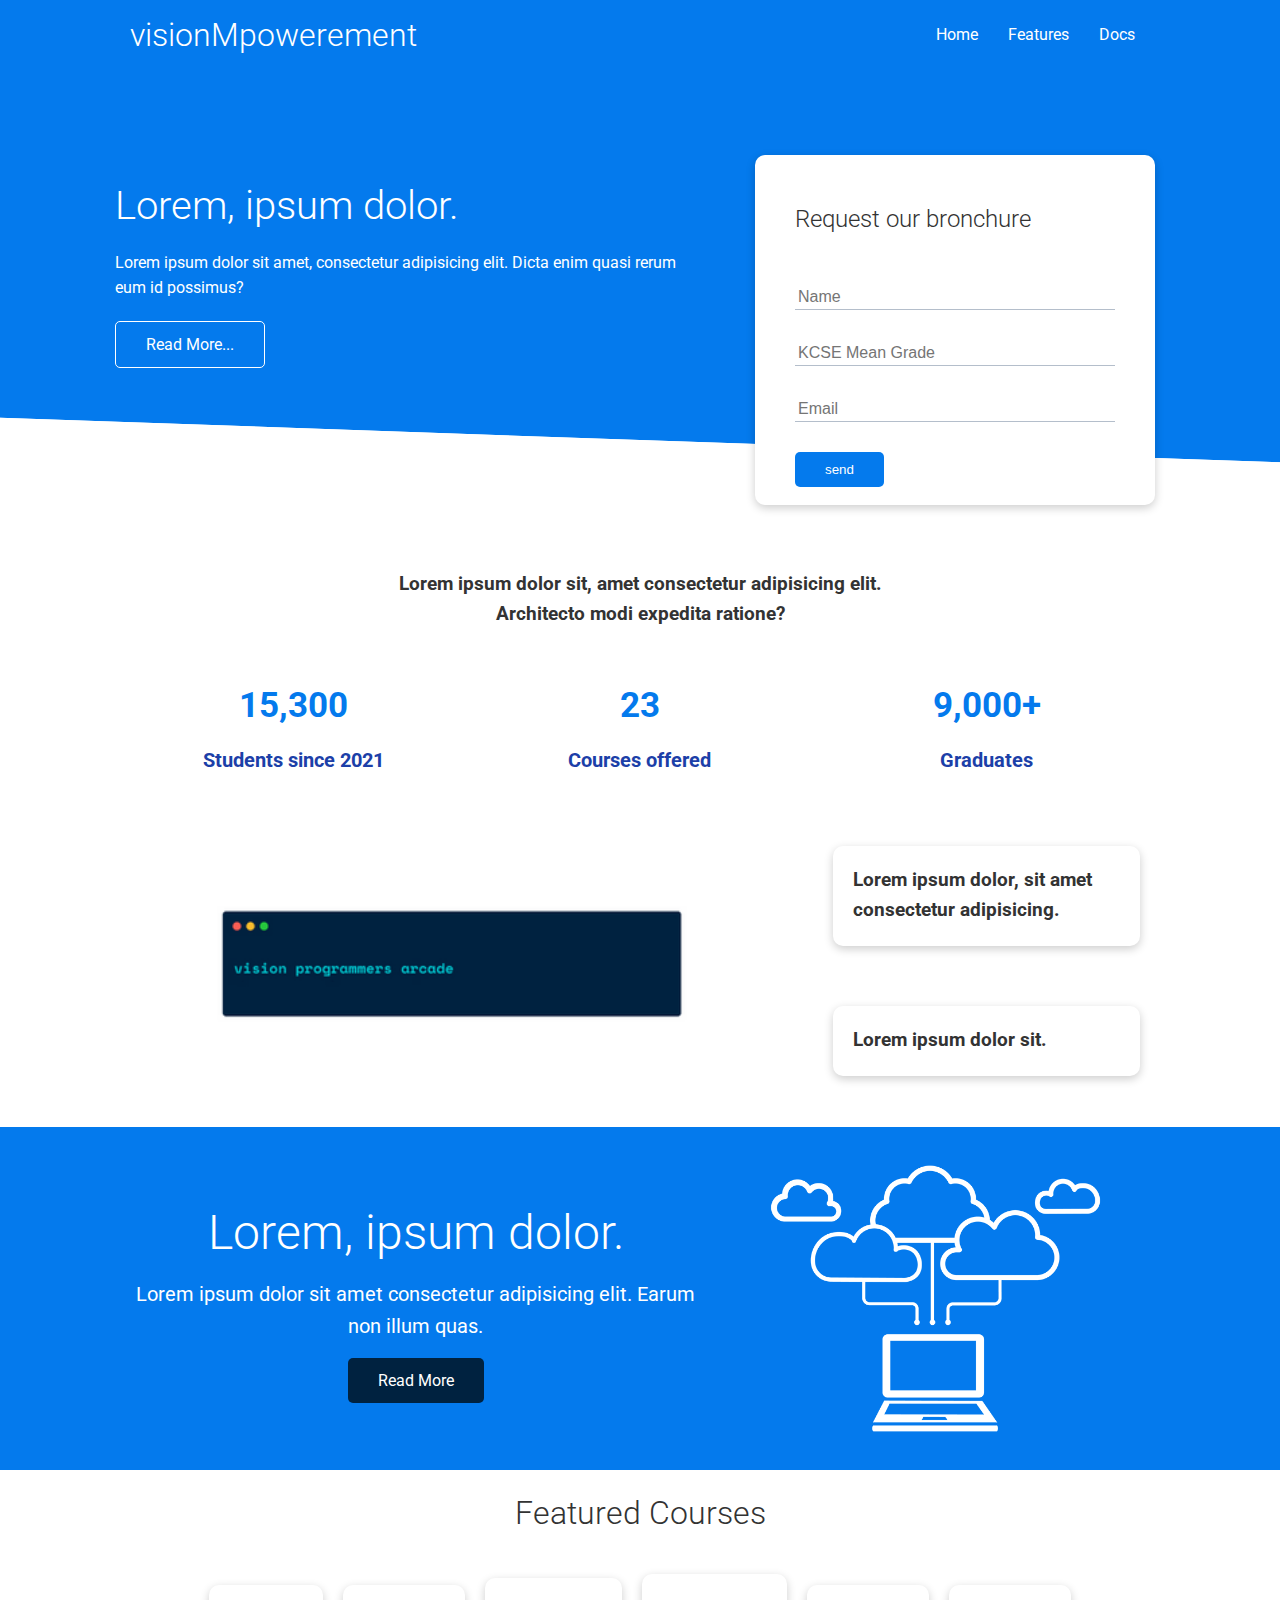
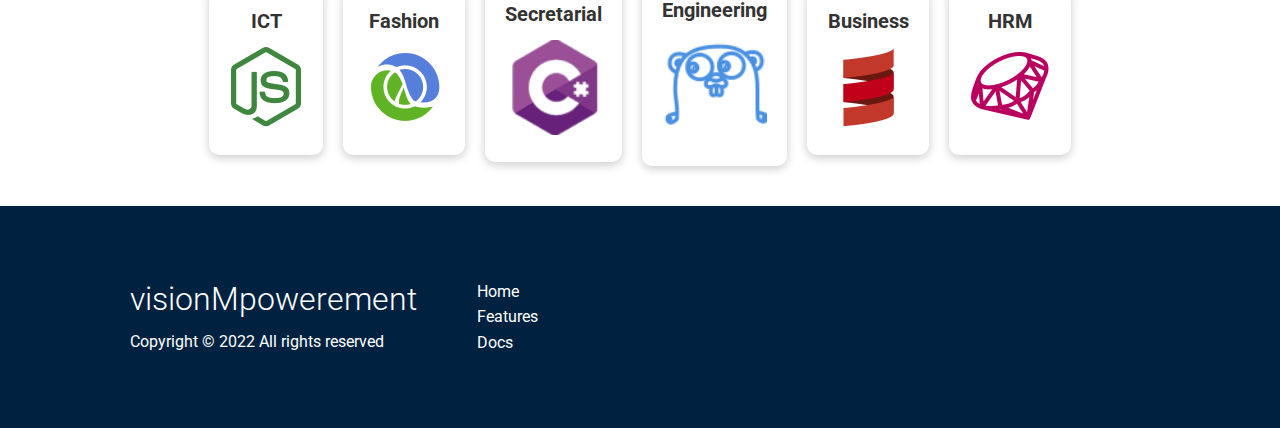
==== commit 145d114d: "cli update" ====
--- a/index.html
+++ b/index.html
@@ -87,7 +87,7 @@
     <!-- CLI -->
     <section class="cli">
         <div class="container grid">
-            <img src="images/cli.png" alt="">
+            <img src="images/npm.png" alt="">
             <div class="card">
                 <h3>Lorem ipsum dolor, sit amet consectetur adipisicing.</h3>
             </div>
--- a/styles.css
+++ b/styles.css
@@ -46,6 +46,11 @@
 
 img {
     width: 100%;
+}
+
+.hidden {
+    visibility: hidden;
+    height: 0;
 }
 
 /* code {
